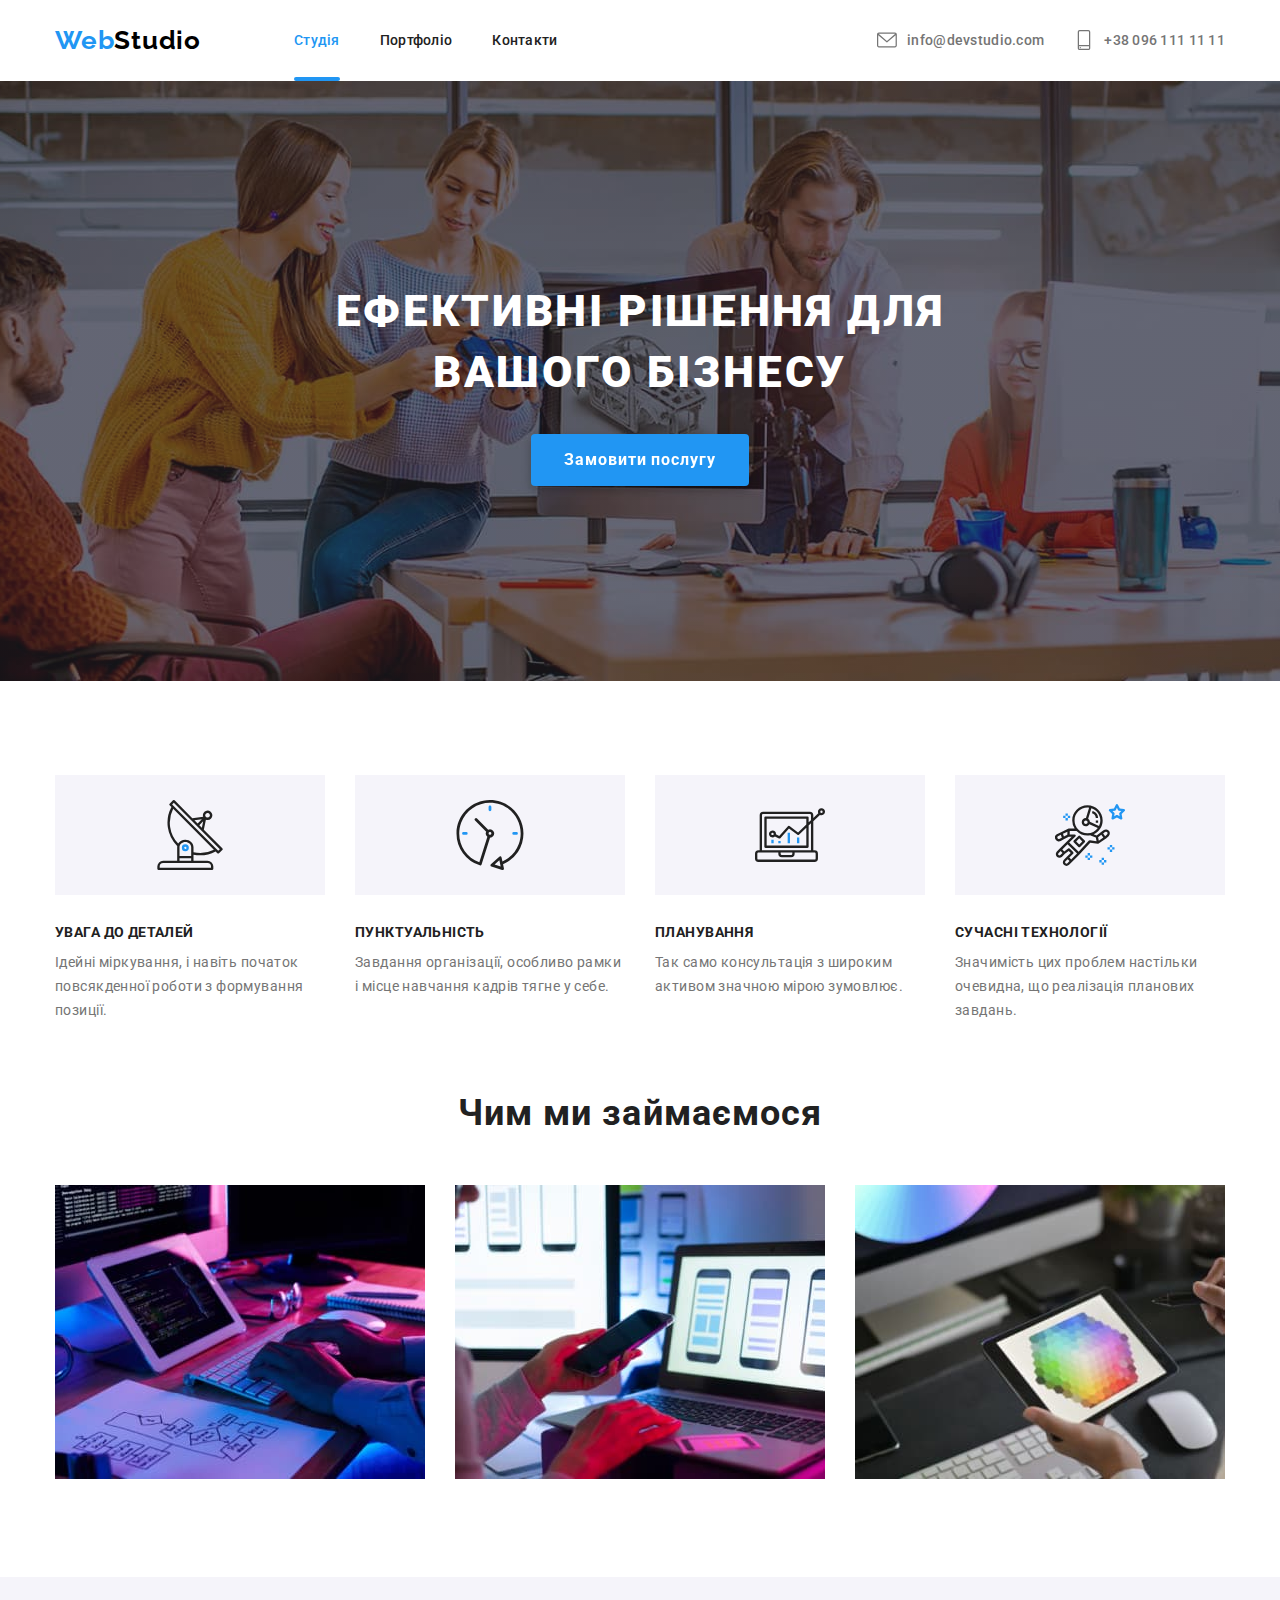
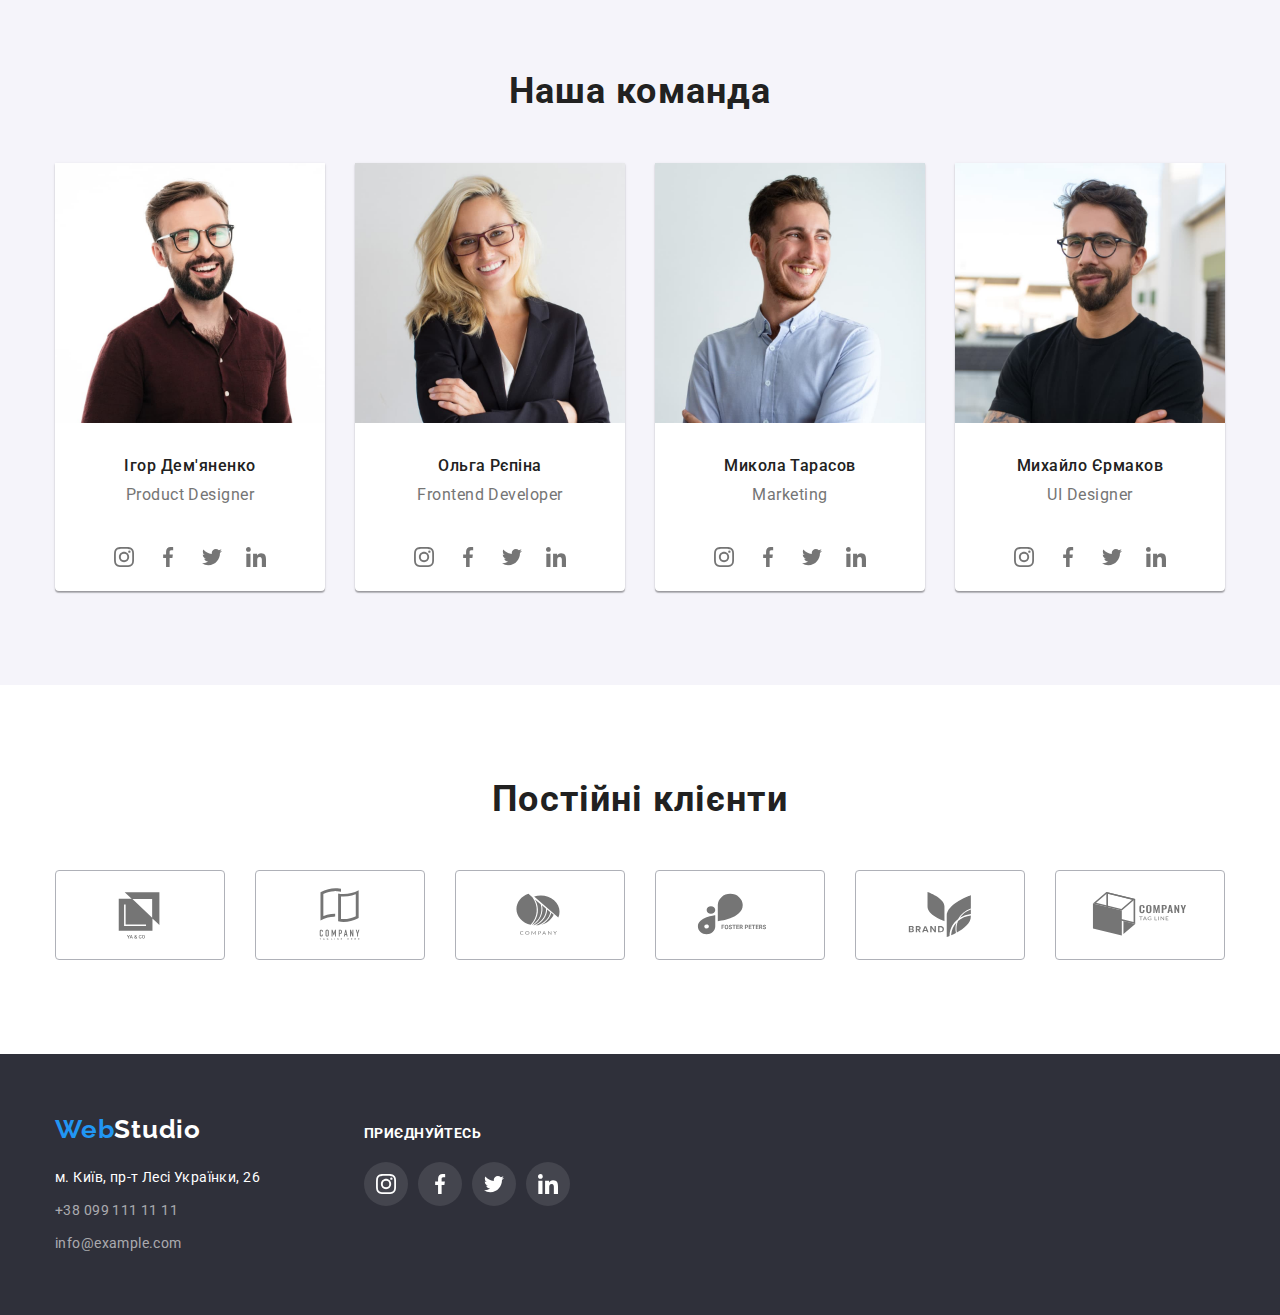
==== index.html @ 761de15d "Внесено правки" ====
<!DOCTYPE html>
<html lang="uk">

<head>
  <meta charset="UTF-8" />
  <meta http-equiv="X-UA-Compatible" content="IE=edge" />
  <meta name="viewport" content="width=device-width, initial-scale=1.0" />
  <title>Document</title>
  <link rel="preconnect" href="https://fonts.googleapis.com" />
  <link rel="preconnect" href="https://fonts.gstatic.com" crossorigin />
  <link href="https://fonts.googleapis.com/css2?family=Raleway:wght@700&family=Roboto:wght@400;500;700;900&display=swap"
    rel="stylesheet" />
  <link rel="stylesheet" href="https://cdnjs.cloudflare.com/ajax/libs/modern-normalize/1.1.0/modern-normalize.min.css">
  <link rel="stylesheet" href="./css/common.css">
  <link rel="stylesheet" href="./css/main.css" />
</head>

<body>
  <header>
    <div class="container page-header">
      <nav class="header-nav">
        <a href="./index.html" class="logo link">
          <span class="part">Web</span>Studio</a>
        <ul class="menu list">
          <li class="item"><a href="./index.html" class="menu-link link active">Студія</a></li>
          <li class="item"><a href="./portfolio.html" class="menu-link link">Портфоліо</a></li>
          <li class="item"><a href="" class="menu-link link">Контакти</a></li>
        </ul>
      </nav>
      <ul class="auth-nav list">
        <li class="item contact-item">
          <a href="mailto:info@devstudio.com" class="menu-contact link"><svg class="header-icon">
              <use href="./img/symbol-defs.svg#icon-envelope"></use>
            </svg> info@devstudio.com</a>
        </li>
        <li class="item contact-item">
          <a href="tel:+380961111111" class="menu-contact link"><svg class="header-icon">
              <use href="./img/symbol-defs.svg#icon-smartphone"></use>
            </svg>+38 096 111 11 11</a>
        </li>
      </ul>
    </div>
  </header>

  <main>
    </div>
    <section>
      <div class="overlay">
        <div class="container hero-container">
          <h1 class="main-heading">Ефективні рішення для вашого бізнесу</h1>
          <button class="menu-btn modal-window" type="button" data-modal-open class="menu-btn">Замовити послугу
          </button>
          <div data-modal class="backdrop is-hidden">
            <div class="modal">
              <button data-modal-close class="icon-close"><svg width="18" height="18">
                  <use href="./img/symbol-defs.svg#icon-close"></use>
                </svg></button>
            </div>
          </div>
        </div>
    </section>

    <section class="section">
      <div class="container">
        <h2 class="section-header" hidden>Наші переваги</h2>
        <ul class="list advantages-list">
          <li class="advantage">
            <div class="advantage-background"><svg class="advantage-icon" class="adv" width="70px" height="70px">
                <use href="./img/symbol-defs.svg#icon-antenna"></use>
              </svg></div>
            <h3 class="advantages-heading">УВАГА ДО ДЕТАЛЕЙ</h3>
            <p class="advantages-text">
              Ідейні міркування, і навіть початок повсякденної роботи з
              формування позиції.
            </p>
          </li>

          <li class="advantage">
            <div class="advantage-background"><svg class="advantage-icon" width="70px" height="70px">
                <use href="./img/symbol-defs.svg#icon-clock"></use>
              </svg></div>
            <h3 class="advantages-heading">ПУНКТУАЛЬНІСТЬ</h3>
            <p class="advantages-text">
              Завдання організації, особливо рамки і місце навчання кадрів тягне
              у себе.
            </p>
          </li>

          <li class="advantage">
            <div class="advantage-background"><svg class="advantage-icon" width="70px" height="70px">
                <use href="./img/symbol-defs.svg#icon-diagram"></use>
              </svg></div>
            <h3 class="advantages-heading">ПЛАНУВАННЯ</h3>
            <p class="advantages-text">
              Так само консультація з широким активом значною мірою зумовлює.
            </p>
          </li>

          <li class="advantage">
            <div class="advantage-background"><svg class="advantage-icon" width="70px" height="70px">
                <use href="./img/symbol-defs.svg#icon-astronaut"></use>
              </svg></div>
            <h3 class="advantages-heading">СУЧАСНІ ТЕХНОЛОГІЇ</h3>
            <p class="advantages-text">
              Значимість цих проблем настільки очевидна, що реалізація планових
              завдань.
            </p>
          </li>
        </ul>
      </div>
    </section>
    <section>
      <div class="container marketing-container">
        <h2 class="section-header marketing-header">Чим ми займаємося</h2>
        <ul class="list marketing-list">
          <li class="marketing-item">
            <img src="./img/our-works/img1.jpg" alt="працює за компьютером" width="370" height="294" />
          </li>

          <li class="marketing-item">
            <img src="./img/our-works/img2.jpg" alt="працює за компьютером" width="370" height="294" />
          </li>

          <li class="marketing-item">
            <img src="./img/our-works/img3.jpg" alt="працює за компьютером" width="370" height="294" />
          </li>
        </ul>
      </div>
    </section>

    <section>
      <div class="team-overlay">
        <div class="container team-container">
          <h2 class="section-header team-section-header">Наша команда</h2>
          <ul class="list team-list">
            <li class="team-item">
              <img src="./img/our-team/img.jpg" alt="Член команди" width="270" height="260" />
              <h3 class="team-heading">Ігор Дем'яненко</h3>
              <p class="team-profession">Product Designer</p>
              <ul class="social-icons">
                <li class="social-background"><a class="social-icon" href=""><svg width="20" height="20">
                      <use href="./img/symbol-defs.svg#icon-instagram"></use>
                    </svg></a></li>
                <li class="social-background"><a class="social-icon" href=""><svg width="20" height="20">
                      <use href="./img/symbol-defs.svg#icon-facebook"></use>
                    </svg></a></li>
                <li class="social-background"><a class="social-icon" href=""><svg width="20" height="20">
                      <use href="./img/symbol-defs.svg#icon-twitter"></use>
                    </svg></a></li>
                <li class="social-background"><a class="social-icon" href=""><svg width="20" height="20">
                      <use href="./img/symbol-defs.svg#icon-linkedin"></use>
                    </svg></a></li>
              </ul>
            </li>
            <li class="team-item">
              <img src="./img/our-team/img-1.jpg" alt="Член команди" width="270" height="260" />
              <h3 class="team-heading">Ольга Рєпіна</h3>
              <p class="team-profession">Frontend Developer</p>
              <ul class="social-icons">
                <li class="social-background"><a class="social-icon" href=""><svg width="20" height="20">
                      <use href="./img/symbol-defs.svg#icon-instagram"></use>
                    </svg></a></li>
                <li class="social-background"><a class="social-icon" href=""><svg width="20" height="20">
                      <use href="./img/symbol-defs.svg#icon-facebook"></use>
                    </svg></a></li>
                <li class="social-background"><a class="social-icon" href=""><svg width="20" height="20">
                      <use href="./img/symbol-defs.svg#icon-twitter"></use>
                    </svg></a></li>
                <li class="social-background"><a class="social-icon" href=""><svg width="20" height="20">
                      <use href="./img/symbol-defs.svg#icon-linkedin"></use>
                    </svg></a></li>
              </ul>
            </li>
            <li class="team-item">
              <img src="./img/our-team/img-2.jpg" alt="Член команди" width="270" height="260" />
              <h3 class="team-heading">Микола Тарасов</h3>
              <p class="team-profession">Marketing</p>
              <ul class="social-icons">
                <li class="social-background"><a class="social-icon" href=""><svg width="20" height="20">
                      <use href="./img/symbol-defs.svg#icon-instagram"></use>
                    </svg></a></li>
                <li class="social-background"><a class="social-icon" href=""><svg width="20" height="20">
                      <use href="./img/symbol-defs.svg#icon-facebook"></use>
                    </svg></a></li>
                <li class="social-background"><a class="social-icon" href=""><svg width="20" height="20">
                      <use href="./img/symbol-defs.svg#icon-twitter"></use>
                    </svg></a></li>
                <li class="social-background"><a class="social-icon" href=""><svg width="20" height="20">
                      <use href="./img/symbol-defs.svg#icon-linkedin"></use>
                    </svg></a></li>
              </ul>
            </li>
            <li class="team-item">
              <img src="./img/our-team/img-3.jpg" alt="Член команди" width="270" height="260" />
              <h3 class="team-heading">Михайло Єрмаков</h3>
              <p class="team-profession">UI Designer</p>
              <ul class="social-icons">
                <li class="social-background"><a class="social-icon" href=""><svg width="20" height="20">
                      <use href="./img/symbol-defs.svg#icon-instagram"></use>
                    </svg></a></li>
                <li class="social-background"><a class="social-icon" href=""><svg width="20" height="20">
                      <use href="./img/symbol-defs.svg#icon-facebook"></use>
                    </svg></a></li>
                <li class="social-background"><a class="social-icon" href=""><svg width="20" height="20">
                      <use href="./img/symbol-defs.svg#icon-twitter"></use>
                    </svg></a></li>
                <li class="social-background"><a class="social-icon" href=""><svg width="20" height="20">
                      <use href="./img/symbol-defs.svg#icon-linkedin"></use>
                    </svg></a></li>
              </ul>
            </li>
          </ul>
        </div>
      </div>
    </section>
    <section class="section client-section">
      <div class="container">
        <h2 class="section-header client-section-header">Постійні клієнти</h2>
        <ul class="cards-set">

          <li class="client-background"><a class="client-icon cards-item" href="#"><svg width="106" height="60">
                <use href="./img/symbol-defs.svg#icon-logo"></use>
              </svg></a></li>
          <li class="client-background"><a class="client-icon cards-item" href=""><svg width="106" height="60">
                <use href="./img/symbol-defs.svg#icon-logo1"></use>
              </svg></a></li>
          <li class="client-background"><a class="client-icon cards-item" href=""><svg width="106" height="60">
                <use href="./img/symbol-defs.svg#icon-logo2"></use>
              </svg></a></li>
          <li class="client-background"><a class="client-icon cards-item" href=""><svg width="106" height="60">
                <use href="./img/symbol-defs.svg#icon-logo3"></use>
              </svg></a></li>
          <li class="client-background"><a class="client-icon cards-item" href=""><svg width="106" height="60">
                <use href="./img/symbol-defs.svg#icon-logo4"></use>
              </svg></a></li>
          <li class="client-background"><a class="client-icon cards-item" href=""><svg width="106" height="60">
                <use href="./img/symbol-defs.svg#icon-logo5"></use>
              </svg></a></li>
        </ul>
      </div>

    </section>
  </main>
  <footer class="footer">
    <div class="container footer-container">
      <div class="logo-adress">
        <div class="web-logo">
          <a href="./index.html" class="logo link"><span class="part">Web</span><span
              class="footer-logo">Studio</span></a>
        </div>
        <!-- Контактна інформація -->
        <address class="adress">
          <ul class="list">
            <li class="footer-contacts">
              <a href="https://goo.gl/maps/AhDxowaApjQWC8bn6" target="_blank" rel="noopener noreferrer"
                class="link footer-address">м. Київ, пр-т Лесі Українки, 26</a>
            </li>
            <li class="footer-contacts">
              <a href="tel:+380991111111" class="link footer-contact"> +38 099 111 11 11</a>
            </li>
            <li class="footer-contacts">
              <a href="mailto:info@example.com" class="link footer-contact">info@example.com</a>
            </li>
          </ul>
        </address>

      </div>
      <div class="invite">
        <p class="footer-header">приєднуйтесь</p>
        <ul class="footer-icons">
          <li class="social-card"><a class="social-icon footer-icon" href=""><svg width="20" height="20">
                <use href="./img/symbol-defs.svg#icon-instagram"></use>
              </svg></a></li>
          <li class="social-card"><a class="social-icon footer-icon" href=""><svg width="20" height="20">
                <use href="./img/symbol-defs.svg#icon-facebook"></use>
              </svg></a></li>
          <li class="social-card"><a class="social-icon footer-icon" href=""><svg width="20" height="20">
                <use href="./img/symbol-defs.svg#icon-twitter"></use>
              </svg></a></li>
          <li class="social-card"><a class="social-icon footer-icon" href=""><svg width="20" height="20">
                <use href="./img/symbol-defs.svg#icon-linkedin"></use>
              </svg></a></li>
        </ul>
      </div>
    </div>
    </div>
  </footer>

  <script src="./js/modal.js"></script>
</body>

</html>
---- css/common.css ----
:root {
    --accent-color: #2196F3;
    --font-color: #212121;
    --secondary-font-color: #757575;
    --white-color: #FFFFFF;
    --primary-font: 'Roboto', sans-serif;
    --secondary-font: 'Raleway', sans-serif;
    --indent: 15px;
}

body,
h1,
h2,
h3,
h4,
h5,
h6,
p,
ul,
ol,
li {
    margin: 0;
    padding: 0;
}

body {
    font-family: var(--primary-font); 
}

button{
    cursor: pointer;
    font-family: inherit;
}

.link {
    text-decoration: none;
}

.list {
    margin: 0;
    padding: 0;
    list-style: none;
}

.container{
    max-width: 1200px;
    margin-left: auto;
    margin-right: auto;
    padding-left: 15px;
    padding-right: 15px;
    
/*     outline: 2px solid tomato;
 */}

 .is-hidden {
    opacity: 0;
    pointer-events: none;
}

.logo {
    display: flex;
    align-items: center;
    margin-right: 93px;

    font-family: var(--secondary-font);
    font-weight: 700;
    font-size: 26px;
    line-height: 1.2;
    letter-spacing: 0.03em;

    color: #000000;
}

.part { 
    display: flex;

    font-family: var(--secondary-font);
    font-weight: 700;
    font-size: 26px;
    line-height: 1.2;
    letter-spacing: 0.03em;

    color: var(--accent-color)
}

.main-nav {
    display: flex;
    align-items: center;
    justify-content: space-between;
}

.header-nav {
    margin-right: auto;
}

.auth-nav{
    display: flex;
    align-items: center;
}

/* .auth-nav .item + .item{
    margin-left: 30px;
} */

.page-header{
    display: flex;
}

.header-nav {
    display: flex;
}

.menu{
    display: flex;
}

.menu .item:not(:last-child){
    margin-right: 40px;
}

.menu-link {
    position: relative;
    display: block;
    padding-top: 32px;
    padding-bottom: 32px;

    font-weight: 500;
    font-size: 14px;
    line-height: 1.2;
    letter-spacing: 0.02em;

    color: var(--font-color);
    transition: color 250ms cubic-bezier(0.4, 0, 0.2, 1);
}

.menu-link:hover, .menu-link:focus {
    color: var(--accent-color);
}

.header-icon {
    width: 20px;
    height: 20px;

    fill: currentColor;
}

.contact-item:not(:last-child) {
    margin-right: 30px;
}

.menu-contact {
    display: flex;
    align-items: center;
    justify-content: center;
    gap: 10px;
    font-style: var(--primary-font);
    font-weight: 500;
    font-size: 14px;
    line-height: 1.2;
    letter-spacing: 0.02em;
    
    color: var(--secondary-font-color);
    transition: color 250ms cubic-bezier(0.4, 0, 0.2, 1);
}

.menu-contact:hover, .menu-contact:focus {
    color: var(--accent-color)
}

.active {
    color: var(--accent-color);
}

.active::after {
    content: " ";
    position: absolute;
    bottom: 0;
    left: 0;

    width: 100%;
    height: 4px;
    border-radius: 2px;

    background: #2196F3;
}

.footer-address {
    font-family: var(--primary-font);
    font-style: normal;
    font-weight: 400;
    font-size: 14px;
    line-height: 1.71;
    letter-spacing: 0.03em;

    color: #FFFFFF;
    transition: color 250ms cubic-bezier(0.4, 0, 0.2, 1);
}

.footer-address:hover, .footer-address:focus {
    color: var(--accent-color);
}

.footer-contact {
    margin-top: 9px;

    font-family: var(--primary-font);
    font-style: normal;
    font-weight: 400;
    font-size: 14px;
    line-height: 1.71;
    letter-spacing: 0.03em;

    color: rgba(255, 255, 255, 0.6);
    transition: color 250ms cubic-bezier(0.4, 0, 0.2, 1);
}

.footer-contact:hover, .footer-contact:focus {
    color: var(--accent-color); 
}

 .footer {
    padding: 60px 0;
    background: #2F303A;
 }

 .adress {
    display: flex;
    margin-top: 20px;
 }

 .web-logo {
    display: flex;
    margin-bottom: 20px;
 }

 .footer-logo {
    color: var(--white-color);
 }

 .part.footer-logo {
    margin-bottom: 20px;
 }

 .footer-contacts:not(:last-child) {
    margin-bottom: 9px;
 }

 .social-icons {
    display: flex;
    list-style: none;
    align-items: center;
    justify-content: center;
}

.social-icon {
    display: flex;
    align-items: center;
    justify-content: center;
    width: 44px;
    height: 44px;
    fill: var(--secondary-font-color);
    border-radius: 50%;
 /*    width: 20px;
    height: 20px; */
    transition: background-color 250ms cubic-bezier(0.4, 0, 0.2, 1);
}

.social-icon:hover, .social-icon:focus {
    background-color: var(--accent-color);
}

.social-card:not(:last-child) {
    margin-right: 10px;
}

.footer-container{
    display: flex;
    align-items: baseline;
}

.invite {
    display: flex;
    flex-wrap: wrap;

    width: 210px;
    margin-left: 70px;
}

.footer-header {
/*     align-items: baseline;
 */
    margin-bottom: 20px;
    font-family: var(--primary-font);
    font-weight: 700;
    font-size: 14px;
    line-height: 1.1;
    letter-spacing: 0.03em;
    text-transform: uppercase;

    color: var(--white-color);
 }

.footer-icons {
    list-style: none;
    display: flex;
}

.footer-icon {
    margin: 0;
    padding: 0;
    fill:#FFFFFF;
    background: rgba(255, 255, 255, 0.1);
    border-radius: 50%;
}

.footer-icon:hover, .footer-icon:focus {        
    background-color: var(--accent-color);
    border-radius: 50%;
}

.backdrop {
    position: fixed;
    width: 100%;
    height: 100%;
    top: 0;
    left: 0;
    background-color: rgba(0, 0, 0, 0.2);
}

.backdrop.is-hidden {
    opacity: 0;
    pointer-events: none;
}

.modal {
    position: absolute;
    top: 50%;
    left: 50%;
    transform: translate(-50%, -50%);
    min-width: 530px;
    min-height: 580px;

    background-color: #fff;
}

.icon-close {
    display: flex;
    justify-content: flex-end;
    align-items: center;
    margin-left: auto;
    width: 30px;
    height: 30px;

    margin-top: 8px;
    margin-right: 8px;
    background-color: var(--white-color);
    border: 1px solid rgba(0, 0, 0, 0.1);
    border-radius: 50%;
}

.modal-window {
    display: flex;
}
---- css/main.css ----
.menu-btn {
    display: inline-block;
    min-width: 216px;
    padding: 10px 32px;
   
    font-weight: 700;
    font-size: 16px;
    line-height: 1.87;
    letter-spacing: 0.06em;
    text-align: center;
    
    color: var(--white-color);
    filter: drop-shadow(0px 4px 4px rgba(0, 0, 0, 0.25));
    border-radius: 4px;
    background: var(--accent-color);
    border: 1px solid transparent;

    transition: color 250ms cubic-bezier(0.4, 0, 0.2, 1), filter 250ms cubic-bezier(0.4, 0, 0.2, 1), background 250ms cubic-bezier(0.4, 0, 0.2, 1) ;

}

.menu-btn:hover, .menu-btn:focus {
    background: #188CE8;
}

.section {
    padding-top: 94px;
    padding-bottom: 94px;
}

.overlay {
    max-width: 1600px;
    height: 600px;
    margin-left: auto;
    margin-right: auto;
    background: linear-gradient(rgba(47, 48, 58, 0.4), rgba(47, 48, 58, 0.4)), url("../img/overlay-hero.jpg") no-repeat center/cover, #c4c4c4;
}

.hero-container {
    padding-top: 200px;
    padding-bottom: 200px;
    text-align: center;
}

.main-heading {
    margin-top: 0;
    margin-bottom: 30px;
    max-width: 696px;
    margin-right: auto;
    margin-left: auto;

    font-weight: 900;
    font-size: 44px;
    line-height: 1.4;
    text-align: center;
    letter-spacing: 0.06em;
    text-transform: uppercase;

    color: var(--white-color);
}

.section-header {
    margin: 0;

    font-weight: 700;
    font-size: 36px;
    line-height: 1.16;
    text-align: center;
    letter-spacing: 0.03em;

    color: var(--font-color);
}

.advantages-list {
    display: flex;
    align-items: center;
    justify-content: space-between;
    margin: 0, auto;
    flex-wrap: wrap;
    gap: var(--indent);
}

.advantages-list:not(:last-child) {
    margin-bottom: 30px;
  }
  
  .advantage {
    width: 270px;
    height: 224px;
    align-items: center;
    justify-content: center;
 
    flex-basis: calc(
    (100% - var(--indent) * 4 - 1)) / 4;
    border-radius: 4px;
  }

  .advantage-background {
    height: 120px;
    margin-bottom: 30px;

    background-color: #F5F4FA;
  }

  .advantage-icon {
    display: inline-block;
    margin: 25px 100px;
  }

.advantages-heading {
    margin-bottom: 10px;

    font-family: var(--primary-font);
    font-weight: 700;
    font-size: 14px;
    line-height: 1.14;
    letter-spacing: 0.03em;
    text-transform: uppercase;

    color: var(--font-color);
}

.advantages-text {
    margin: 0;

    font-family: var(--primary-font);
    font-weight: 400;
    font-size: 14px;
    line-height: 1.71;
    letter-spacing: 0.03em;

    color: var(--secondary-font-color);
}

/* .advantage::before {
    display: block;
    content: '';
    height: 120px;
    margin-bottom: 30px;
    border-radius: 4px;

    background-color: #F5F4FA;
    background-size: contain;
    background-repeat: no-repeat;
    background-position: center;
} */

/* .plate-icon:before {
    background-image: url(../img/advantages/plate.svg);
}

.clock-icon:before {
    background-image: url(../img/advantages/clock.svg);
}

.computer-icon:before {
    background-image: url(../img/advantages/computer.svg);
}

.space-icon:before {
    background-image: url(../img/advantages/space.svg);
} */
.marketing-container {
    padding-bottom: 94px;
}

.marketing-list {
    display: flex;
    justify-content: space-between;
}

.marketing-item:not(:last-child) {
    margin-right: 30px;
}

.marketing-header {
    margin-bottom: 50px;
}

.team-overlay {
    max-width: 1600px;
    margin-left: auto;
    margin-right: auto;
    background-color: #F5F4FA;
}

.team-container {
    width: 1600px;
    padding-top: 94px;
    padding-bottom: 94px;
}

.team-list {
    display: flex;
    justify-content: space-between;
}

.team-section-header {
    margin-bottom: 50px;
}

.team-item {
    width: 270px;
    height: 428px;

    background: #FFFFFF;
    box-shadow: 0px 1px 3px rgba(0, 0, 0, 0.12), 0px 1px 1px rgba(0, 0, 0, 0.14), 0px 2px 1px rgba(0, 0, 0, 0.2);
    border-radius: 0px 0px 4px 4px;
}


.team-heading {
    margin-top: 30px;
    margin-bottom: 10px;

    font-family: var(--primary-font);
    font-weight: 500;
    font-size: 16px;
    line-height: 1.18;
    text-align: center;
    letter-spacing: 0.03em;

    color: var(--font-color);
}

.team-profession {
    margin-bottom: 30px;

    font-family: var(--primary-font);
    font-weight: 400;
    font-size: 16px;
    line-height: 1.18;
    text-align: center;
    letter-spacing: 0.03em;

    color: var(--secondary-font-color);
}

.client-section-header {
    margin-bottom: 50px;
}

.cards-set {
    display: flex;
    flex-wrap: wrap;
    margin-right: auto;
    margin-left: auto;
    align-items: center;
    justify-content: center;
    gap: 30px;
    list-style: none;
  }
  
  .cards-item {
    width: 105px;
    height: 60px;
    flex-basis: calc((100% - 30px * 6 - 1)) / 6;
    background-color: #FFFFFF;
  }

.client-icon {
    display: flex;
    align-items: center;
    justify-content: center;
 
    width: 170px;
    height: 90px;
    border: 1px solid rgba(175, 177, 184, 1);
    border-radius: 4px;
    fill: var(--secondary-font-color);
    transition: border 250ms cubic-bezier(0.4, 0, 0.2, 1), fill 250ms cubic-bezier(0.4, 0, 0.2, 1);

}

.client-icon:hover {
    fill: var(--accent-color);
    border-color: #188CE8;
}
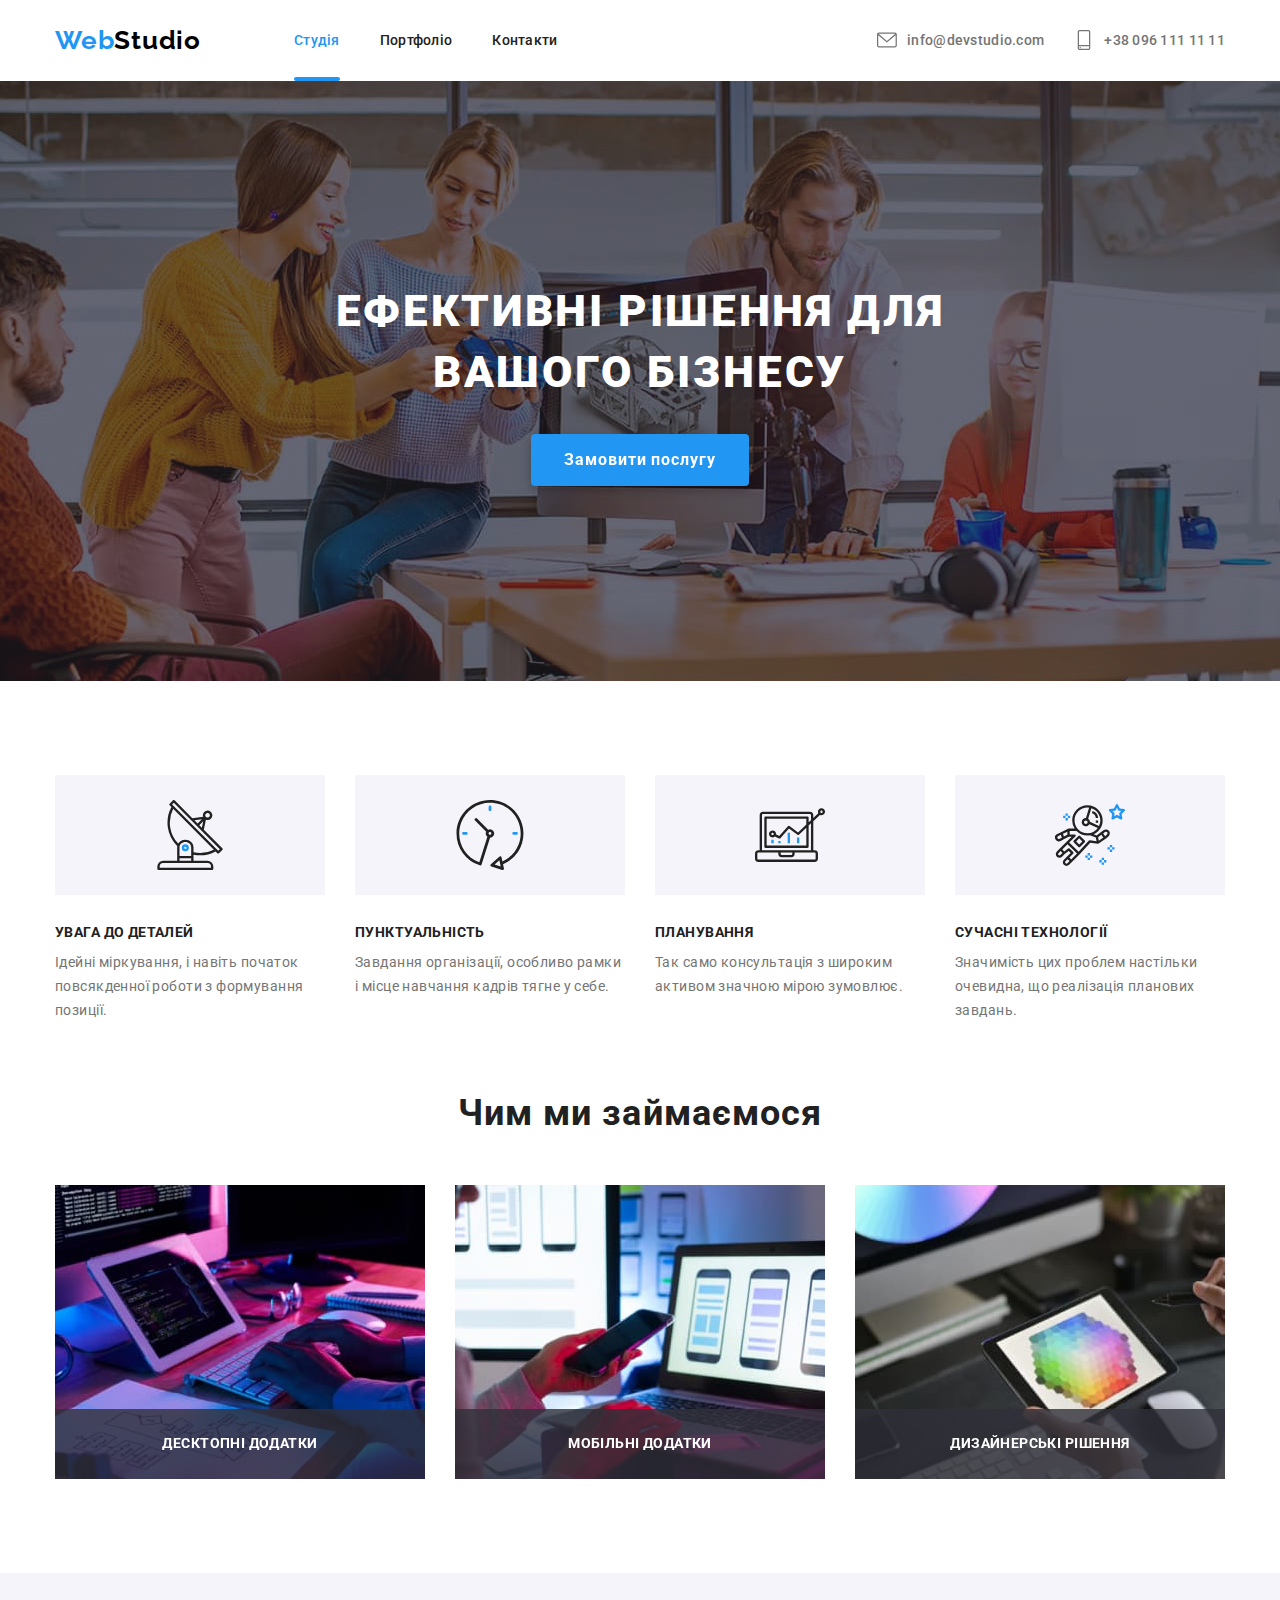
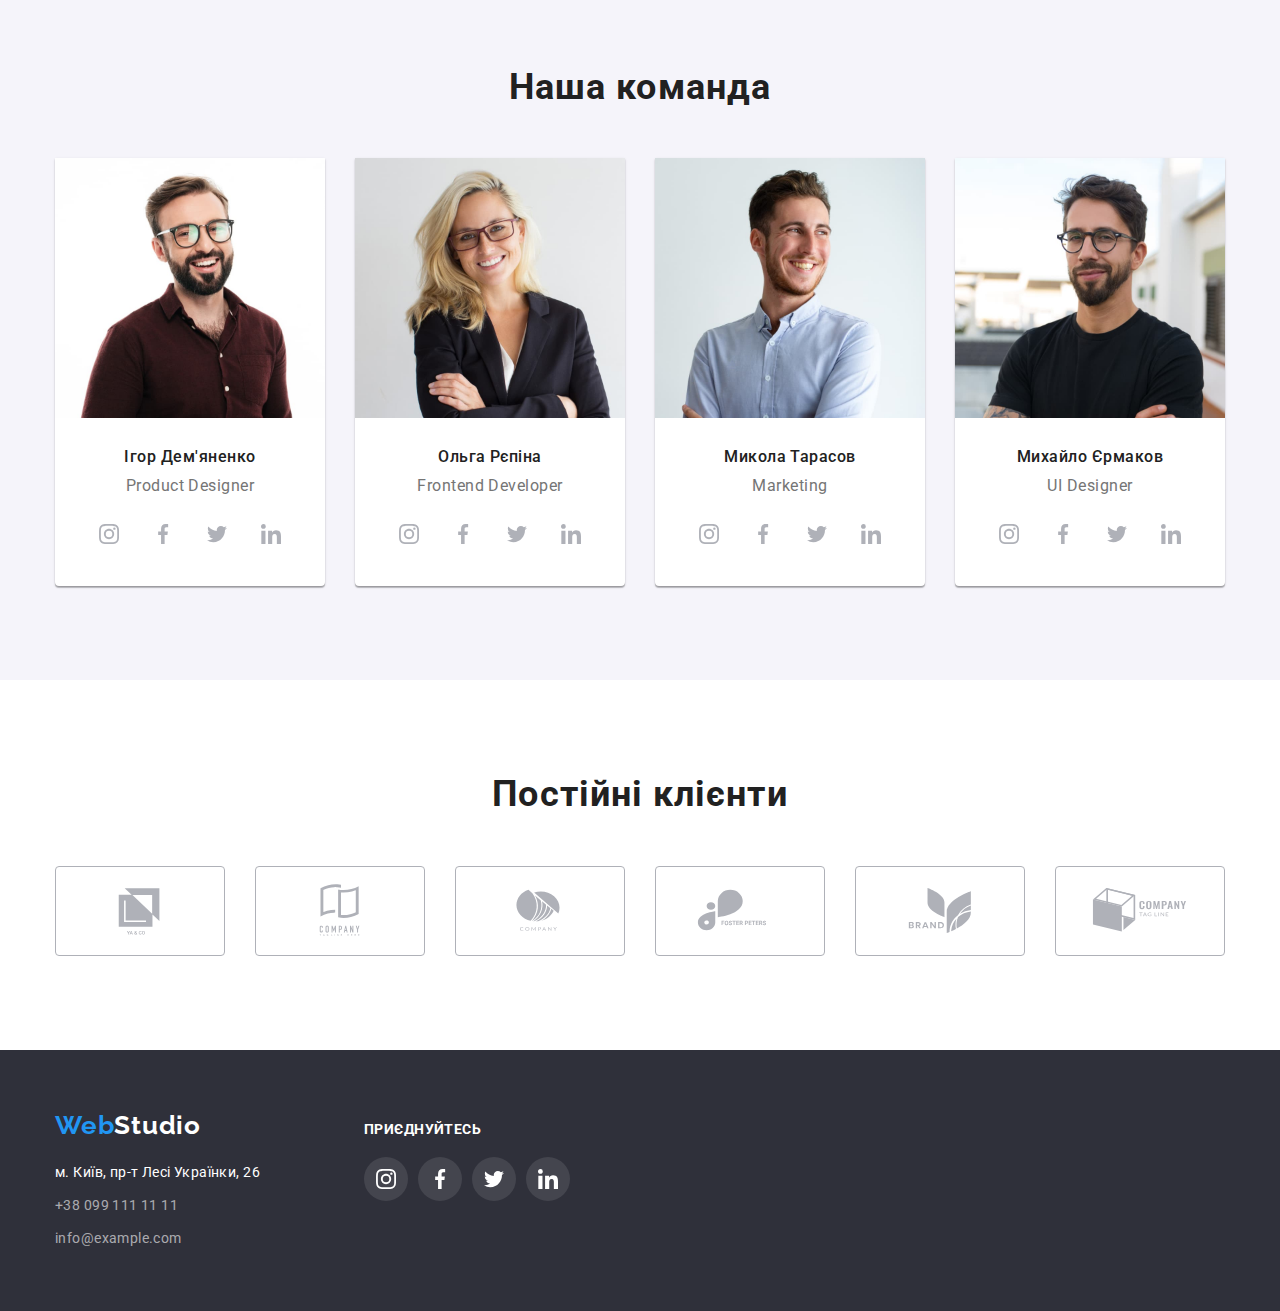
==== commit 50c7b8be: "Внесено правки" ====
--- a/index.html
+++ b/index.html
@@ -29,13 +29,13 @@
       </nav>
       <ul class="auth-nav list">
         <li class="item contact-item">
-          <a href="mailto:info@devstudio.com" class="menu-contact link"><svg class="header-icon">
-              <use href="./img/symbol-defs.svg#icon-envelope"></use>
+          <a href="mailto:info@devstudio.com" class="menu-contact link"><svg class="header-icon" width="16" height="12">
+              <use href="./img/icons.svg#icon-envelope"></use>
             </svg> info@devstudio.com</a>
         </li>
         <li class="item contact-item">
-          <a href="tel:+380961111111" class="menu-contact link"><svg class="header-icon">
-              <use href="./img/symbol-defs.svg#icon-smartphone"></use>
+          <a href="tel:+380961111111" class="menu-contact link"><svg class="header-icon" width="10" height="16">
+              <use href="./img/icons.svg#icon-smartphone"></use>
             </svg>+38 096 111 11 11</a>
         </li>
       </ul>
@@ -53,7 +53,7 @@
           <div data-modal class="backdrop is-hidden">
             <div class="modal">
               <button data-modal-close class="icon-close"><svg width="18" height="18">
-                  <use href="./img/symbol-defs.svg#icon-close"></use>
+                  <use href="./img/icons.svg#icon-close"></use>
                 </svg></button>
             </div>
           </div>
@@ -66,7 +66,7 @@
         <ul class="list advantages-list">
           <li class="advantage">
             <div class="advantage-background"><svg class="advantage-icon" class="adv" width="70px" height="70px">
-                <use href="./img/symbol-defs.svg#icon-antenna"></use>
+                <use href="./img/icons.svg#icon-antenna"></use>
               </svg></div>
             <h3 class="advantages-heading">УВАГА ДО ДЕТАЛЕЙ</h3>
             <p class="advantages-text">
@@ -77,7 +77,7 @@
 
           <li class="advantage">
             <div class="advantage-background"><svg class="advantage-icon" width="70px" height="70px">
-                <use href="./img/symbol-defs.svg#icon-clock"></use>
+                <use href="./img/icons.svg#icon-clock"></use>
               </svg></div>
             <h3 class="advantages-heading">ПУНКТУАЛЬНІСТЬ</h3>
             <p class="advantages-text">
@@ -88,7 +88,7 @@
 
           <li class="advantage">
             <div class="advantage-background"><svg class="advantage-icon" width="70px" height="70px">
-                <use href="./img/symbol-defs.svg#icon-diagram"></use>
+                <use href="./img/icons.svg#icon-diagram"></use>
               </svg></div>
             <h3 class="advantages-heading">ПЛАНУВАННЯ</h3>
             <p class="advantages-text">
@@ -98,7 +98,7 @@
 
           <li class="advantage">
             <div class="advantage-background"><svg class="advantage-icon" width="70px" height="70px">
-                <use href="./img/symbol-defs.svg#icon-astronaut"></use>
+                <use href="./img/icons.svg#icon-astronaut"></use>
               </svg></div>
             <h3 class="advantages-heading">СУЧАСНІ ТЕХНОЛОГІЇ</h3>
             <p class="advantages-text">
@@ -113,16 +113,19 @@
       <div class="container marketing-container">
         <h2 class="section-header marketing-header">Чим ми займаємося</h2>
         <ul class="list marketing-list">
-          <li class="marketing-item">
-            <img src="./img/our-works/img1.jpg" alt="працює за компьютером" width="370" height="294" />
-          </li>
-
-          <li class="marketing-item">
-            <img src="./img/our-works/img2.jpg" alt="працює за компьютером" width="370" height="294" />
-          </li>
-
-          <li class="marketing-item">
-            <img src="./img/our-works/img3.jpg" alt="працює за компьютером" width="370" height="294" />
+          <li class="marketing-item"><div class="marketing-img">
+            <img src="./img/our-works/img1.jpg" alt="працює за компьютером" width="370" height="294" /></div>
+            <div class="marketing-overlay"><p class="marketing-text">Десктопні додатки</p></div>
+          </li>
+
+          <li class="marketing-item"><div class="marketing-img">
+            <img src="./img/our-works/img2.jpg" alt="працює за компьютером" width="370" height="294" /></div>
+            <div class="marketing-overlay"><p class="marketing-text">Мобільні додатки</p></div>
+          </li>
+
+          <li class="marketing-item"><div class="marketing-img">
+            <img src="./img/our-works/img3.jpg" alt="працює за компьютером" width="370" height="294" /></div>
+            <div class="marketing-overlay"><p class="marketing-text">Дизайнерські рішення</p></div>
           </li>
         </ul>
       </div>
@@ -139,16 +142,16 @@
               <p class="team-profession">Product Designer</p>
               <ul class="social-icons">
                 <li class="social-background"><a class="social-icon" href=""><svg width="20" height="20">
-                      <use href="./img/symbol-defs.svg#icon-instagram"></use>
-                    </svg></a></li>
-                <li class="social-background"><a class="social-icon" href=""><svg width="20" height="20">
-                      <use href="./img/symbol-defs.svg#icon-facebook"></use>
-                    </svg></a></li>
-                <li class="social-background"><a class="social-icon" href=""><svg width="20" height="20">
-                      <use href="./img/symbol-defs.svg#icon-twitter"></use>
-                    </svg></a></li>
-                <li class="social-background"><a class="social-icon" href=""><svg width="20" height="20">
-                      <use href="./img/symbol-defs.svg#icon-linkedin"></use>
+                      <use href="./img/icons.svg#icon-instagram"></use>
+                    </svg></a></li>
+                <li class="social-background"><a class="social-icon" href=""><svg width="20" height="20">
+                      <use href="./img/icons.svg#icon-facebook"></use>
+                    </svg></a></li>
+                <li class="social-background"><a class="social-icon" href=""><svg width="20" height="20">
+                      <use href="./img/icons.svg#icon-twitter"></use>
+                    </svg></a></li>
+                <li class="social-background"><a class="social-icon" href=""><svg width="20" height="20">
+                      <use href="./img/icons.svg#icon-linkedin"></use>
                     </svg></a></li>
               </ul>
             </li>
@@ -158,16 +161,16 @@
               <p class="team-profession">Frontend Developer</p>
               <ul class="social-icons">
                 <li class="social-background"><a class="social-icon" href=""><svg width="20" height="20">
-                      <use href="./img/symbol-defs.svg#icon-instagram"></use>
-                    </svg></a></li>
-                <li class="social-background"><a class="social-icon" href=""><svg width="20" height="20">
-                      <use href="./img/symbol-defs.svg#icon-facebook"></use>
-                    </svg></a></li>
-                <li class="social-background"><a class="social-icon" href=""><svg width="20" height="20">
-                      <use href="./img/symbol-defs.svg#icon-twitter"></use>
-                    </svg></a></li>
-                <li class="social-background"><a class="social-icon" href=""><svg width="20" height="20">
-                      <use href="./img/symbol-defs.svg#icon-linkedin"></use>
+                      <use href="./img/icons.svg#icon-instagram"></use>
+                    </svg></a></li>
+                <li class="social-background"><a class="social-icon" href=""><svg width="20" height="20">
+                      <use href="./img/icons.svg#icon-facebook"></use>
+                    </svg></a></li>
+                <li class="social-background"><a class="social-icon" href=""><svg width="20" height="20">
+                      <use href="./img/icons.svg#icon-twitter"></use>
+                    </svg></a></li>
+                <li class="social-background"><a class="social-icon" href=""><svg width="20" height="20">
+                      <use href="./img/icons.svg#icon-linkedin"></use>
                     </svg></a></li>
               </ul>
             </li>
@@ -177,16 +180,16 @@
               <p class="team-profession">Marketing</p>
               <ul class="social-icons">
                 <li class="social-background"><a class="social-icon" href=""><svg width="20" height="20">
-                      <use href="./img/symbol-defs.svg#icon-instagram"></use>
-                    </svg></a></li>
-                <li class="social-background"><a class="social-icon" href=""><svg width="20" height="20">
-                      <use href="./img/symbol-defs.svg#icon-facebook"></use>
-                    </svg></a></li>
-                <li class="social-background"><a class="social-icon" href=""><svg width="20" height="20">
-                      <use href="./img/symbol-defs.svg#icon-twitter"></use>
-                    </svg></a></li>
-                <li class="social-background"><a class="social-icon" href=""><svg width="20" height="20">
-                      <use href="./img/symbol-defs.svg#icon-linkedin"></use>
+                      <use href="./img/icons.svg#icon-instagram"></use>
+                    </svg></a></li>
+                <li class="social-background"><a class="social-icon" href=""><svg width="20" height="20">
+                      <use href="./img/icons.svg#icon-facebook"></use>
+                    </svg></a></li>
+                <li class="social-background"><a class="social-icon" href=""><svg width="20" height="20">
+                      <use href="./img/icons.svg#icon-twitter"></use>
+                    </svg></a></li>
+                <li class="social-background"><a class="social-icon" href=""><svg width="20" height="20">
+                      <use href="./img/icons.svg#icon-linkedin"></use>
                     </svg></a></li>
               </ul>
             </li>
@@ -196,16 +199,16 @@
               <p class="team-profession">UI Designer</p>
               <ul class="social-icons">
                 <li class="social-background"><a class="social-icon" href=""><svg width="20" height="20">
-                      <use href="./img/symbol-defs.svg#icon-instagram"></use>
-                    </svg></a></li>
-                <li class="social-background"><a class="social-icon" href=""><svg width="20" height="20">
-                      <use href="./img/symbol-defs.svg#icon-facebook"></use>
-                    </svg></a></li>
-                <li class="social-background"><a class="social-icon" href=""><svg width="20" height="20">
-                      <use href="./img/symbol-defs.svg#icon-twitter"></use>
-                    </svg></a></li>
-                <li class="social-background"><a class="social-icon" href=""><svg width="20" height="20">
-                      <use href="./img/symbol-defs.svg#icon-linkedin"></use>
+                      <use href="./img/icons.svg#icon-instagram"></use>
+                    </svg></a></li>
+                <li class="social-background"><a class="social-icon" href=""><svg width="20" height="20">
+                      <use href="./img/icons.svg#icon-facebook"></use>
+                    </svg></a></li>
+                <li class="social-background"><a class="social-icon" href=""><svg width="20" height="20">
+                      <use href="./img/icons.svg#icon-twitter"></use>
+                    </svg></a></li>
+                <li class="social-background"><a class="social-icon" href=""><svg width="20" height="20">
+                      <use href="./img/icons.svg#icon-linkedin"></use>
                     </svg></a></li>
               </ul>
             </li>
@@ -216,25 +219,24 @@
     <section class="section client-section">
       <div class="container">
         <h2 class="section-header client-section-header">Постійні клієнти</h2>
-        <ul class="cards-set">
-
+        <ul class="list cards-set">
           <li class="client-background"><a class="client-icon cards-item" href="#"><svg width="106" height="60">
-                <use href="./img/symbol-defs.svg#icon-logo"></use>
-              </svg></a></li>
-          <li class="client-background"><a class="client-icon cards-item" href=""><svg width="106" height="60">
-                <use href="./img/symbol-defs.svg#icon-logo1"></use>
-              </svg></a></li>
-          <li class="client-background"><a class="client-icon cards-item" href=""><svg width="106" height="60">
-                <use href="./img/symbol-defs.svg#icon-logo2"></use>
-              </svg></a></li>
-          <li class="client-background"><a class="client-icon cards-item" href=""><svg width="106" height="60">
-                <use href="./img/symbol-defs.svg#icon-logo3"></use>
-              </svg></a></li>
-          <li class="client-background"><a class="client-icon cards-item" href=""><svg width="106" height="60">
-                <use href="./img/symbol-defs.svg#icon-logo4"></use>
-              </svg></a></li>
-          <li class="client-background"><a class="client-icon cards-item" href=""><svg width="106" height="60">
-                <use href="./img/symbol-defs.svg#icon-logo5"></use>
+                <use href="./img/icons.svg#icon-logo"></use>
+              </svg></a></li>
+          <li class="client-background"><a class="client-icon cards-item" href=""><svg width="106" height="60">
+                <use href="./img/icons.svg#icon-logo1"></use>
+              </svg></a></li>
+          <li class="client-background"><a class="client-icon cards-item" href=""><svg width="106" height="60">
+                <use href="./img/icons.svg#icon-logo2"></use>
+              </svg></a></li>
+          <li class="client-background"><a class="client-icon cards-item" href=""><svg width="106" height="60">
+                <use href="./img/icons.svg#icon-logo3"></use>
+              </svg></a></li>
+          <li class="client-background"><a class="client-icon cards-item" href=""><svg width="106" height="60">
+                <use href="./img/icons.svg#icon-logo4"></use>
+              </svg></a></li>
+          <li class="client-background"><a class="client-icon cards-item" href=""><svg width="106" height="60">
+                <use href="./img/icons.svg#icon-logo5"></use>
               </svg></a></li>
         </ul>
       </div>
@@ -269,16 +271,16 @@
         <p class="footer-header">приєднуйтесь</p>
         <ul class="footer-icons">
           <li class="social-card"><a class="social-icon footer-icon" href=""><svg width="20" height="20">
-                <use href="./img/symbol-defs.svg#icon-instagram"></use>
-              </svg></a></li>
-          <li class="social-card"><a class="social-icon footer-icon" href=""><svg width="20" height="20">
-                <use href="./img/symbol-defs.svg#icon-facebook"></use>
-              </svg></a></li>
-          <li class="social-card"><a class="social-icon footer-icon" href=""><svg width="20" height="20">
-                <use href="./img/symbol-defs.svg#icon-twitter"></use>
-              </svg></a></li>
-          <li class="social-card"><a class="social-icon footer-icon" href=""><svg width="20" height="20">
-                <use href="./img/symbol-defs.svg#icon-linkedin"></use>
+                <use href="./img/icons.svg#icon-instagram"></use>
+              </svg></a></li>
+          <li class="social-card"><a class="social-icon footer-icon" href=""><svg width="20" height="20">
+                <use href="./img/icons.svg#icon-facebook"></use>
+              </svg></a></li>
+          <li class="social-card"><a class="social-icon footer-icon" href=""><svg width="20" height="20">
+                <use href="./img/icons.svg#icon-twitter"></use>
+              </svg></a></li>
+          <li class="social-card"><a class="social-icon footer-icon" href=""><svg width="20" height="20">
+                <use href="./img/icons.svg#icon-linkedin"></use>
               </svg></a></li>
         </ul>
       </div>
--- a/css/common.css
+++ b/css/common.css
@@ -1,3 +1,4 @@
+
 :root {
     --accent-color: #2196F3;
     --font-color: #212121;
@@ -18,9 +19,16 @@
 p,
 ul,
 ol,
-li {
+li
+ {
     margin: 0;
     padding: 0;
+}
+
+img {
+    display: block;
+    min-width: 100%;
+    height: auto;
 }
 
 body {
@@ -245,6 +253,10 @@
     margin-bottom: 9px;
  }
 
+ .social-card:not(:last-child) {
+    margin-right: 10px;
+}
+
  .social-icons {
     display: flex;
     list-style: none;
@@ -258,7 +270,7 @@
     justify-content: center;
     width: 44px;
     height: 44px;
-    fill: var(--secondary-font-color);
+    fill: #AFB1B8;
     border-radius: 50%;
  /*    width: 20px;
     height: 20px; */
@@ -267,10 +279,7 @@
 
 .social-icon:hover, .social-icon:focus {
     background-color: var(--accent-color);
-}
-
-.social-card:not(:last-child) {
-    margin-right: 10px;
+    fill: var(--white-color);
 }
 
 .footer-container{
@@ -325,6 +334,8 @@
     top: 0;
     left: 0;
     background-color: rgba(0, 0, 0, 0.2);
+    transition: opacity 250ms cubic-bezier(0.4, 0, 0.2, 1),
+    translate 250ms cubic-bezier(0.4, 0, 0.2, 1);
 }
 
 .backdrop.is-hidden {
--- a/css/main.css
+++ b/css/main.css
@@ -166,19 +166,48 @@
 
 .marketing-list {
     display: flex;
-    justify-content: space-between;
-}
-
-.marketing-item:not(:last-child) {
+    gap: 30px;
+}
+
+.marketing-item {
+    position: relative;
+    width: 100%;
+}
+
+/* .marketing-item:not(:last-child) {
     margin-right: 30px;
-}
+} */
 
 .marketing-header {
     margin-bottom: 50px;
 }
 
+.marketing-overlay {
+    position: absolute;
+
+    display: flex;
+    justify-content: center;
+    align-items: center;
+    width: 100%;
+    height: 70px;
+    bottom: 0;
+    overflow: hidden;
+
+    background-color: rgba(47, 48, 58, 0.8);
+}
+
+.marketing-text {
+    font-family: var(--primary-font);
+    font-weight: 700;
+    font-size: 14px;
+    line-height: 1.14;
+    letter-spacing: 0.03em;
+    text-transform: uppercase;
+
+    color: var(--white-color);
+}
+
 .team-overlay {
-    max-width: 1600px;
     margin-left: auto;
     margin-right: auto;
     background-color: #F5F4FA;
@@ -224,7 +253,7 @@
 }
 
 .team-profession {
-    margin-bottom: 30px;
+    margin-bottom: 16px;
 
     font-family: var(--primary-font);
     font-weight: 400;
@@ -236,6 +265,10 @@
     color: var(--secondary-font-color);
 }
 
+.social-background:not(:last-child) {
+   margin-right: 10px;
+}
+
 .client-section-header {
     margin-bottom: 50px;
 }
@@ -246,13 +279,13 @@
     margin-right: auto;
     margin-left: auto;
     align-items: center;
-    justify-content: center;
+    justify-content: space-between;
     gap: 30px;
     list-style: none;
   }
   
   .cards-item {
-    width: 105px;
+    width: 106px;
     height: 60px;
     flex-basis: calc((100% - 30px * 6 - 1)) / 6;
     background-color: #FFFFFF;
@@ -267,7 +300,7 @@
     height: 90px;
     border: 1px solid rgba(175, 177, 184, 1);
     border-radius: 4px;
-    fill: var(--secondary-font-color);
+    fill: #AFB1B8;
     transition: border 250ms cubic-bezier(0.4, 0, 0.2, 1), fill 250ms cubic-bezier(0.4, 0, 0.2, 1);
 
 }
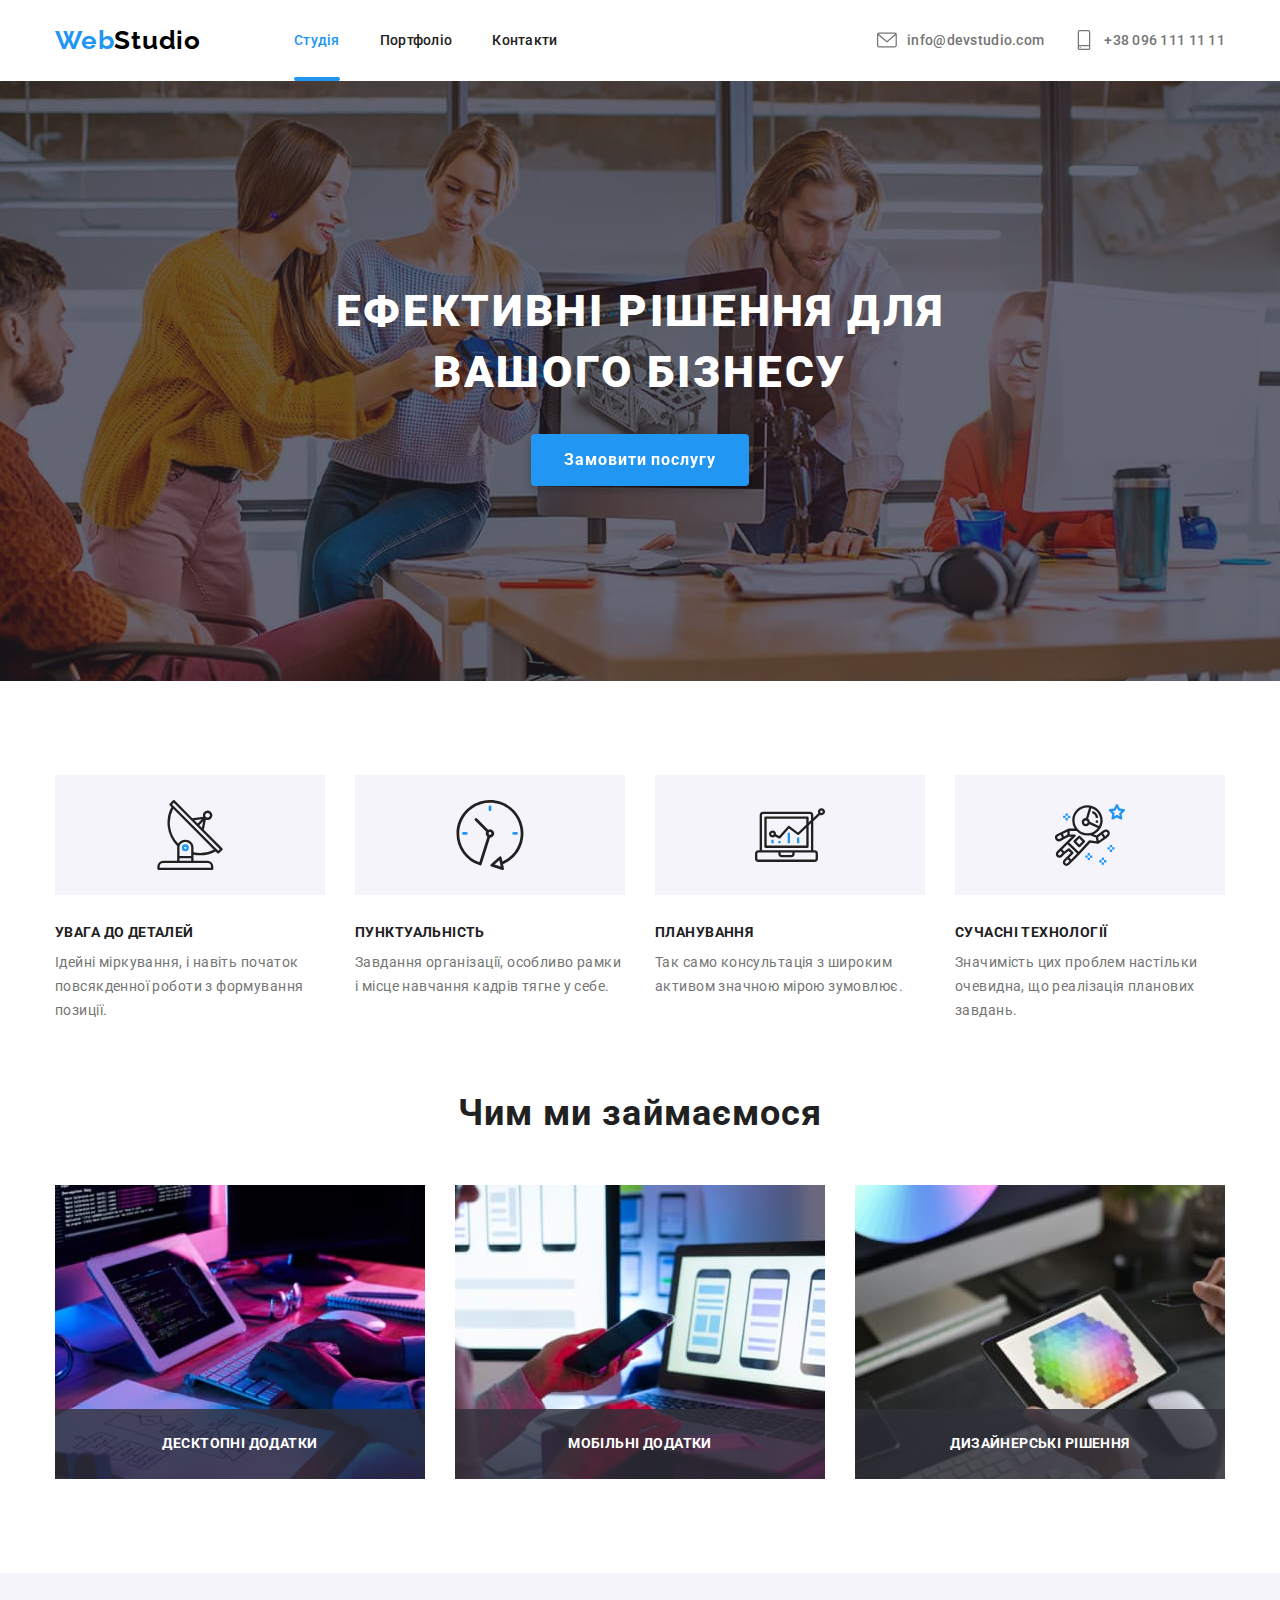
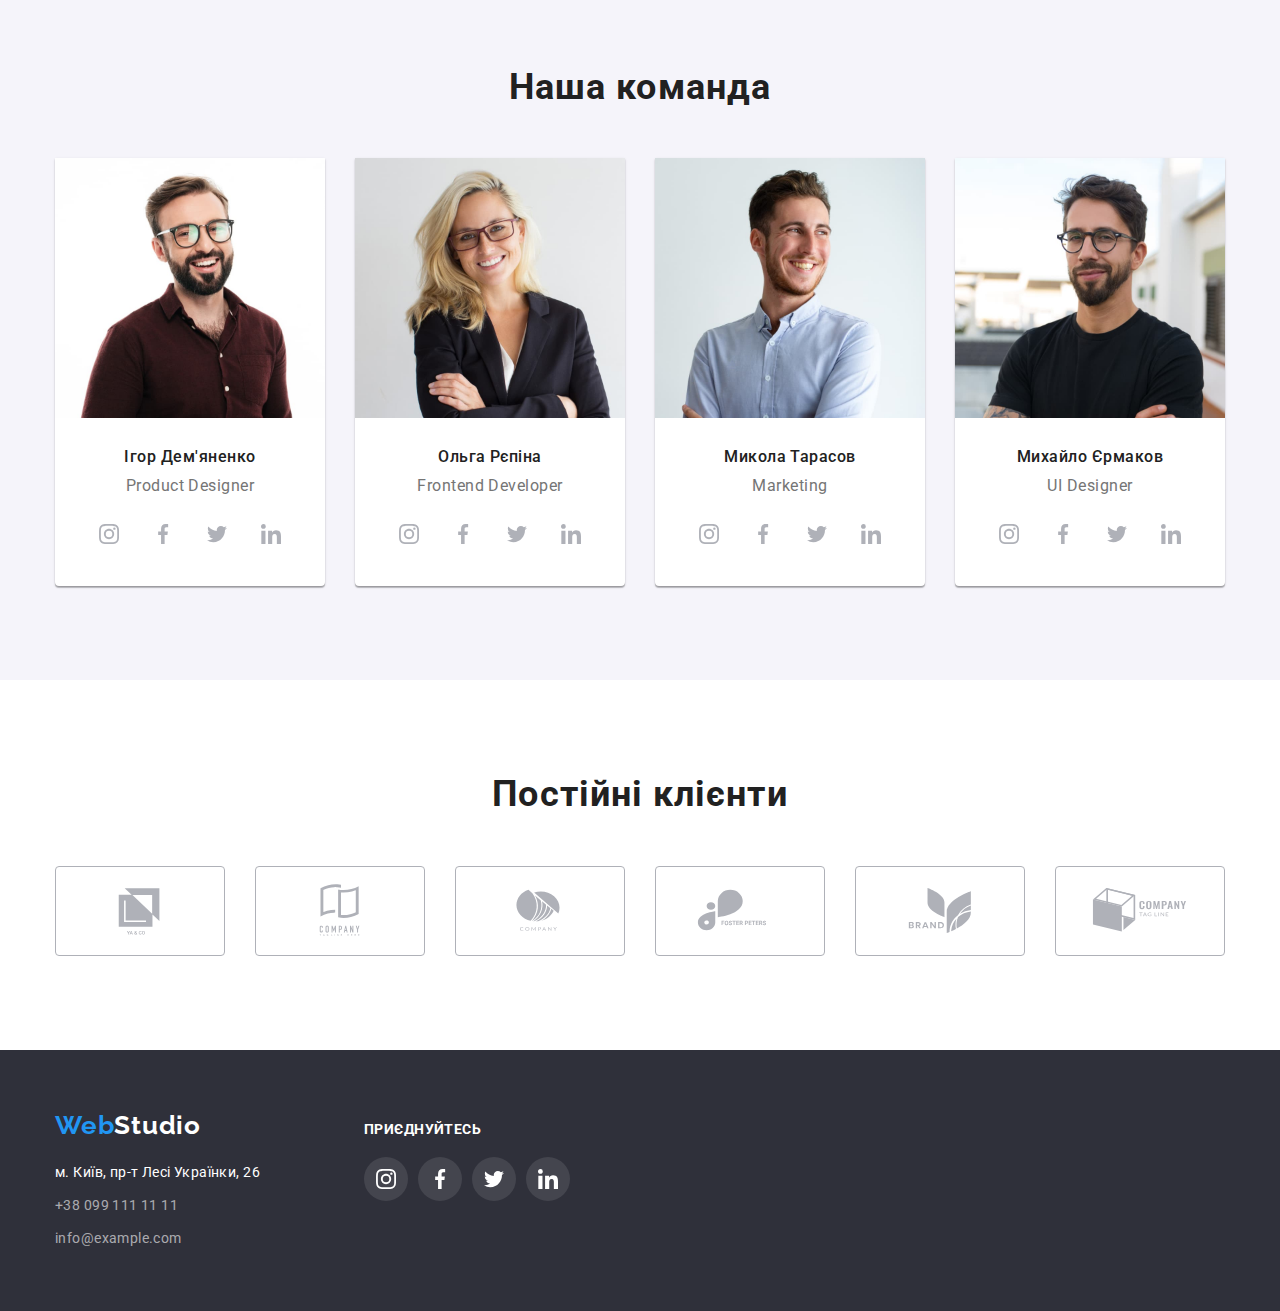
==== commit 6eb90ef3: "Правки" ====
--- a/index.html
+++ b/index.html
@@ -284,6 +284,7 @@
               </svg></a></li>
         </ul>
       </div>
+      <div class=""></div>
     </div>
     </div>
   </footer>
--- a/css/common.css
+++ b/css/common.css
@@ -25,6 +25,10 @@
     padding: 0;
 }
 
+a {
+    text-decoration: none;
+}
+
 img {
     display: block;
     min-width: 100%;
@@ -112,6 +116,8 @@
 
 .page-header{
     display: flex;
+    border-bottom: 1px solid #ECECEC;
+    margin-bottom: -1px;
 }
 
 .header-nav {
@@ -329,6 +335,7 @@
 
 .backdrop {
     position: fixed;
+    z-index: 10;
     width: 100%;
     height: 100%;
     top: 0;
